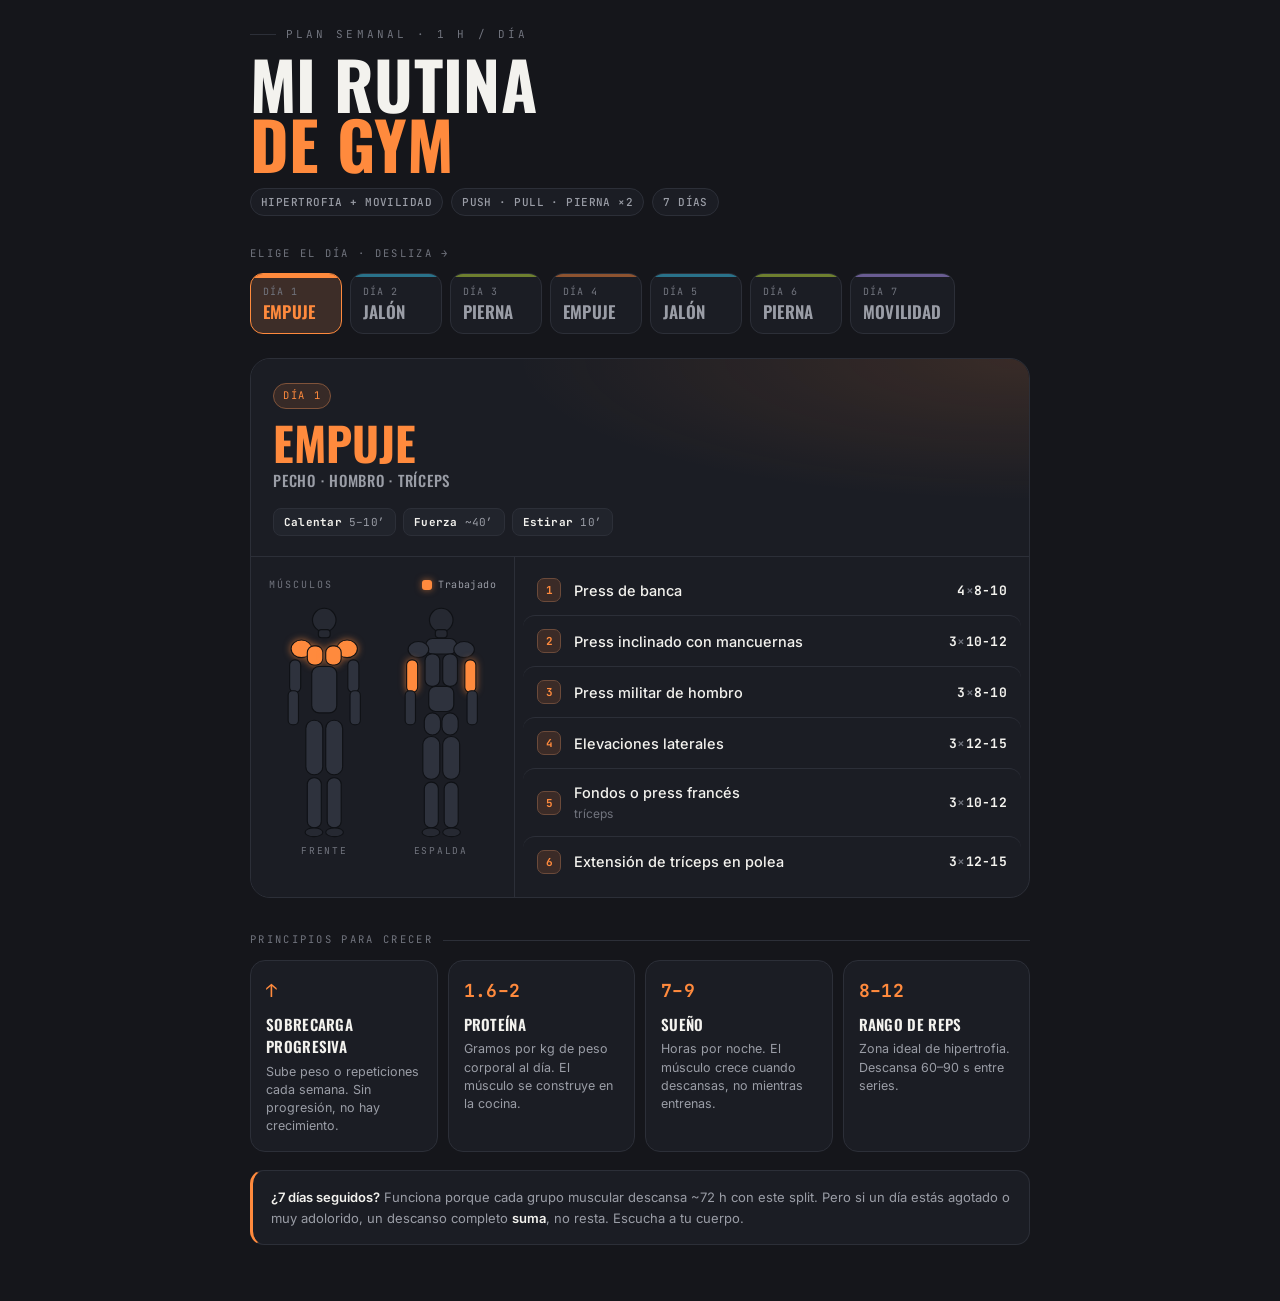
==== docs/workout/index.html @ 7013c21f "Add workout routine subpage at /workout Static page with a weekly hypertrophy + mobility split, musc" ====
<!DOCTYPE html>
<html lang="es">
<head>
<meta charset="UTF-8">
<meta name="viewport" content="width=device-width, initial-scale=1.0">
<title>Mi Rutina — Hipertrofia + Movilidad</title>
<link rel="preconnect" href="https://fonts.googleapis.com">
<link rel="preconnect" href="https://fonts.gstatic.com" crossorigin>
<link href="https://fonts.googleapis.com/css2?family=Oswald:wght@500;600;700&family=Inter:wght@400;500;600;700&family=JetBrains+Mono:wght@500;700&display=swap" rel="stylesheet">
<style>
  :root{
    --bg:#15161B; --bg2:#1B1D24; --bg3:#21242C;
    --line:#2C2F38; --muscle:#2E323D; --bone:#262932;
    --txt:#F3F2EE; --muted:#9A9DA6; --faint:#71747E;
    --accent:#FF8A3D;
    --disp:'Oswald',system-ui,sans-serif;
    --body:'Inter',system-ui,sans-serif;
    --mono:'JetBrains Mono',ui-monospace,monospace;
  }
  *{box-sizing:border-box;margin:0;padding:0}
  html{-webkit-text-size-adjust:100%}
  body{
    background:var(--bg); color:var(--txt);
    font-family:var(--body); line-height:1.5;
    -webkit-font-smoothing:antialiased;
    padding:26px 16px 56px;
  }
  .wrap{max-width:780px;margin:0 auto}

  /* ---------- header ---------- */
  .eyebrow{
    font-family:var(--mono); font-size:11px; letter-spacing:.28em;
    text-transform:uppercase; color:var(--faint); margin-bottom:10px;
    display:flex; align-items:center; gap:10px;
  }
  .eyebrow::before{content:"";width:26px;height:1px;background:var(--line)}
  h1{
    font-family:var(--disp); font-weight:700; text-transform:uppercase;
    font-size:clamp(38px,11vw,66px); line-height:.92; letter-spacing:.005em;
  }
  h1 span{display:block;color:var(--accent);transition:color .4s ease}
  .meta{
    margin-top:14px; display:flex; flex-wrap:wrap; gap:8px;
  }
  .meta b{
    font-family:var(--mono); font-size:11px; font-weight:500;
    letter-spacing:.04em; color:var(--muted);
    background:var(--bg2); border:1px solid var(--line);
    padding:5px 10px; border-radius:100px;
  }

  /* ---------- week strip ---------- */
  .week-label{
    font-family:var(--mono); font-size:10.5px; letter-spacing:.22em;
    text-transform:uppercase; color:var(--faint); margin:30px 0 11px;
  }
  .week{
    display:flex; gap:8px; overflow-x:auto; padding-bottom:8px;
    scroll-snap-type:x mandatory; -webkit-overflow-scrolling:touch;
  }
  .week::-webkit-scrollbar{height:5px}
  .week::-webkit-scrollbar-thumb{background:var(--line);border-radius:10px}
  .day-btn{
    scroll-snap-align:start; flex:0 0 auto; cursor:pointer;
    min-width:92px; text-align:left; color:var(--muted);
    background:var(--bg2); border:1px solid var(--line);
    border-radius:13px; padding:11px 12px 12px; overflow:hidden;
    position:relative; transition:border-color .2s, background .2s, color .2s, transform .15s;
    font-family:inherit;
  }
  .day-btn::before{
    content:""; position:absolute; top:0; left:0; right:0; height:3px;
    background:var(--dc); opacity:.5; transition:opacity .2s;
  }
  .day-btn .dnum{font-family:var(--mono);font-size:10px;letter-spacing:.1em;color:var(--faint)}
  .day-btn .dfoc{
    font-family:var(--disp); font-weight:600; text-transform:uppercase;
    font-size:17px; line-height:1.05; margin-top:5px; letter-spacing:.01em;
  }
  .day-btn:hover{transform:translateY(-2px);border-color:var(--dc)}
  .day-btn[aria-selected="true"]{
    color:var(--txt);
    background:color-mix(in srgb,var(--dc) 15%, var(--bg2));
    border-color:var(--dc);
  }
  .day-btn[aria-selected="true"]::before{opacity:1;height:4px}
  .day-btn[aria-selected="true"] .dfoc{color:var(--dc)}

  /* ---------- detail card ---------- */
  .card{
    margin-top:16px; background:var(--bg2); border:1px solid var(--line);
    border-radius:20px; overflow:hidden;
  }
  .card-top{
    padding:22px 22px 20px; border-bottom:1px solid var(--line);
    background:
      radial-gradient(120% 130% at 100% 0%, color-mix(in srgb,var(--accent) 13%, transparent), transparent 55%),
      var(--bg2);
  }
  .tag{
    font-family:var(--mono); font-size:10.5px; letter-spacing:.16em;
    text-transform:uppercase; color:var(--accent);
    border:1px solid color-mix(in srgb,var(--accent) 40%, var(--line));
    background:color-mix(in srgb,var(--accent) 12%, transparent);
    padding:4px 9px; border-radius:100px; display:inline-block;
  }
  .focus{
    font-family:var(--disp); font-weight:700; text-transform:uppercase;
    font-size:clamp(30px,8vw,46px); line-height:.95; margin-top:12px;
    color:var(--accent); transition:color .4s ease;
  }
  .focus-sub{
    font-family:var(--disp); font-weight:500; text-transform:uppercase;
    letter-spacing:.05em; font-size:15px; color:var(--muted); margin-top:5px;
  }
  .chips{display:flex;flex-wrap:wrap;gap:7px;margin-top:16px}
  .chip{
    font-family:var(--mono); font-size:11px; letter-spacing:.02em;
    color:var(--muted); background:var(--bg3);
    border:1px solid var(--line); padding:5px 10px; border-radius:8px;
  }
  .chip b{color:var(--txt);font-weight:700}

  .card-body{
    display:grid; grid-template-columns:1fr; gap:0;
  }
  @media(min-width:680px){
    .card-body{grid-template-columns:264px 1fr}
  }

  /* ---------- muscle map ---------- */
  .map{
    padding:20px 18px 22px; border-bottom:1px solid var(--line);
    background:var(--bg2);
  }
  @media(min-width:680px){
    .map{border-bottom:none;border-right:1px solid var(--line)}
  }
  .map-head{
    display:flex;align-items:center;justify-content:space-between;
    margin-bottom:6px;
  }
  .map-title{
    font-family:var(--mono);font-size:10px;letter-spacing:.2em;
    text-transform:uppercase;color:var(--faint);
  }
  .legend{display:flex;align-items:center;gap:6px}
  .legend i{
    width:10px;height:10px;border-radius:3px;background:var(--accent);
    transition:background .4s ease;
    box-shadow:0 0 7px color-mix(in srgb,var(--accent) 60%, transparent);
  }
  .legend span{font-family:var(--mono);font-size:10px;color:var(--muted);letter-spacing:.04em}
  .figs{display:flex;gap:6px;justify-content:center}
  .fig-col{flex:1;max-width:140px;text-align:center}
  .figure{width:100%;height:auto;display:block}
  .fig-label{
    font-family:var(--mono);font-size:9.5px;letter-spacing:.18em;
    text-transform:uppercase;color:var(--faint);margin-top:2px;
  }
  .m{fill:var(--muscle);transition:fill .4s ease, filter .4s ease}
  .b{fill:var(--bone)}
  .m.on{
    fill:var(--accent);
    filter:drop-shadow(0 0 5px color-mix(in srgb,var(--accent) 65%, transparent));
  }
  .m.soft{fill:color-mix(in srgb,var(--accent) 38%, var(--muscle))}

  /* ---------- exercises ---------- */
  .ex{padding:8px 8px 10px}
  .ex-row{
    display:flex;align-items:center;gap:13px;
    padding:13px 14px;border-radius:12px;
    transition:background .15s;
  }
  .ex-row + .ex-row{border-top:1px solid var(--line)}
  .ex-row:hover{background:var(--bg3)}
  .ex-n{
    flex:0 0 auto;width:24px;height:24px;border-radius:7px;
    display:grid;place-items:center;
    font-family:var(--mono);font-size:11px;font-weight:700;
    color:var(--accent);
    background:color-mix(in srgb,var(--accent) 14%, transparent);
    border:1px solid color-mix(in srgb,var(--accent) 30%, var(--line));
    transition:color .4s, background .4s, border-color .4s;
  }
  .ex-name{flex:1;font-size:14.5px;font-weight:500;color:var(--txt)}
  .ex-name small{display:block;font-size:12px;color:var(--faint);font-weight:400;margin-top:1px}
  .ex-vol{
    flex:0 0 auto;font-family:var(--mono);font-weight:700;font-size:13px;
    color:var(--txt);letter-spacing:.02em;white-space:nowrap;
  }
  .ex-vol span{color:var(--faint);font-weight:500}

  /* ---------- principles ---------- */
  .sec-label{
    font-family:var(--mono);font-size:10.5px;letter-spacing:.22em;
    text-transform:uppercase;color:var(--faint);margin:34px 0 12px;
    display:flex;align-items:center;gap:10px;
  }
  .sec-label::after{content:"";flex:1;height:1px;background:var(--line)}
  .grid4{
    display:grid;gap:10px;
    grid-template-columns:repeat(2,1fr);
  }
  @media(min-width:680px){.grid4{grid-template-columns:repeat(4,1fr)}}
  .pcard{
    background:var(--bg2);border:1px solid var(--line);border-radius:15px;
    padding:16px 15px;
  }
  .pcard .pk{
    font-family:var(--mono);font-size:18px;font-weight:700;color:var(--accent);
    letter-spacing:.02em;
  }
  .pcard h3{
    font-family:var(--disp);font-weight:600;text-transform:uppercase;
    font-size:15px;letter-spacing:.02em;margin:9px 0 5px;color:var(--txt);
  }
  .pcard p{font-size:12.5px;color:var(--muted);line-height:1.45}

  .foot{
    margin-top:18px;padding:16px 18px;border-radius:14px;
    background:var(--bg2);border:1px solid var(--line);
    border-left:3px solid var(--accent);
    font-size:13px;color:var(--muted);line-height:1.55;
  }
  .foot b{color:var(--txt);font-weight:600}

  @media (prefers-reduced-motion: reduce){
    *{transition:none!important}
  }
  :focus-visible{outline:2px solid var(--accent);outline-offset:2px;border-radius:8px}
</style>
</head>
<body>
<div class="wrap" id="app">

  <header>
    <div class="eyebrow">Plan semanal · 1 h / día</div>
    <h1>Mi rutina<span>de gym</span></h1>
    <div class="meta">
      <b>HIPERTROFIA + MOVILIDAD</b>
      <b>PUSH · PULL · PIERNA ×2</b>
      <b>7 DÍAS</b>
    </div>
  </header>

  <div class="week-label">Elige el día · desliza →</div>
  <div class="week" id="week" role="tablist" aria-label="Días de la semana"></div>

  <section class="card" id="card" data-type="push" aria-live="polite">
    <div class="card-top">
      <span class="tag" id="d-tag">DÍA 1</span>
      <div class="focus" id="d-focus">EMPUJE</div>
      <div class="focus-sub" id="d-sub">Pecho · Hombro · Tríceps</div>
      <div class="chips" id="d-chips"></div>
    </div>
    <div class="card-body">
      <div class="map">
        <div class="map-head">
          <span class="map-title">Músculos</span>
          <span class="legend"><i></i><span>Trabajado</span></span>
        </div>
        <div class="figs">
          <div class="fig-col">
            <svg class="figure" id="fig-front" viewBox="0 0 150 330" aria-hidden="true">
              <g stroke="#0F1115" stroke-width="1.5" stroke-linejoin="round">
                <circle class="b" cx="75" cy="30" r="16"/>
                <rect class="b" x="67" y="43" width="16" height="11" rx="4"/>
                <ellipse class="m" data-k="frontdelt" cx="44" cy="69" rx="14" ry="12"/>
                <ellipse class="m" data-k="frontdelt" cx="106" cy="69" rx="14" ry="12"/>
                <rect class="m" data-k="chest" x="52" y="65" width="21" height="26" rx="9"/>
                <rect class="m" data-k="chest" x="77" y="65" width="21" height="26" rx="9"/>
                <rect class="m" data-k="biceps" x="28" y="84" width="15" height="44" rx="7"/>
                <rect class="m" data-k="biceps" x="107" y="84" width="15" height="44" rx="7"/>
                <rect class="m" data-k="forearms" x="26" y="126" width="14" height="46" rx="6"/>
                <rect class="m" data-k="forearms" x="110" y="126" width="14" height="46" rx="6"/>
                <rect class="m" data-k="abs" x="58" y="93" width="34" height="63" rx="10"/>
                <rect class="m" data-k="quads" x="50" y="166" width="23" height="74" rx="11"/>
                <rect class="m" data-k="quads" x="77" y="166" width="23" height="74" rx="11"/>
                <rect class="m" data-k="calves" x="52" y="244" width="19" height="68" rx="9"/>
                <rect class="m" data-k="calves" x="79" y="244" width="19" height="68" rx="9"/>
                <ellipse class="b" cx="61" cy="318" rx="12" ry="6"/>
                <ellipse class="b" cx="89" cy="318" rx="12" ry="6"/>
              </g>
            </svg>
            <div class="fig-label">Frente</div>
          </div>
          <div class="fig-col">
            <svg class="figure" id="fig-back" viewBox="0 0 150 330" aria-hidden="true">
              <g stroke="#0F1115" stroke-width="1.5" stroke-linejoin="round">
                <circle class="b" cx="75" cy="30" r="16"/>
                <rect class="b" x="67" y="43" width="16" height="11" rx="4"/>
                <rect class="m" data-k="traps" x="54" y="55" width="42" height="21" rx="9"/>
                <ellipse class="m" data-k="reardelt" cx="44" cy="70" rx="14" ry="11"/>
                <ellipse class="m" data-k="reardelt" cx="106" cy="70" rx="14" ry="11"/>
                <rect class="m" data-k="back" x="53" y="76" width="20" height="44" rx="9"/>
                <rect class="m" data-k="back" x="77" y="76" width="20" height="44" rx="9"/>
                <rect class="m" data-k="triceps" x="28" y="84" width="15" height="44" rx="7"/>
                <rect class="m" data-k="triceps" x="107" y="84" width="15" height="44" rx="7"/>
                <rect class="m" data-k="forearms" x="26" y="126" width="14" height="46" rx="6"/>
                <rect class="m" data-k="forearms" x="110" y="126" width="14" height="46" rx="6"/>
                <rect class="m" data-k="lowerback" x="58" y="120" width="34" height="34" rx="9"/>
                <rect class="m" data-k="glutes" x="52" y="156" width="22" height="30" rx="11"/>
                <rect class="m" data-k="glutes" x="76" y="156" width="22" height="30" rx="11"/>
                <rect class="m" data-k="hamstrings" x="50" y="188" width="23" height="58" rx="11"/>
                <rect class="m" data-k="hamstrings" x="77" y="188" width="23" height="58" rx="11"/>
                <rect class="m" data-k="calves" x="52" y="250" width="19" height="62" rx="9"/>
                <rect class="m" data-k="calves" x="79" y="250" width="19" height="62" rx="9"/>
                <ellipse class="b" cx="61" cy="318" rx="12" ry="6"/>
                <ellipse class="b" cx="89" cy="318" rx="12" ry="6"/>
              </g>
            </svg>
            <div class="fig-label">Espalda</div>
          </div>
        </div>
      </div>
      <div class="ex" id="d-ex"></div>
    </div>
  </section>

  <div class="sec-label">Principios para crecer</div>
  <div class="grid4">
    <div class="pcard"><div class="pk">↑</div><h3>Sobrecarga progresiva</h3><p>Sube peso o repeticiones cada semana. Sin progresión, no hay crecimiento.</p></div>
    <div class="pcard"><div class="pk">1.6–2</div><h3>Proteína</h3><p>Gramos por kg de peso corporal al día. El músculo se construye en la cocina.</p></div>
    <div class="pcard"><div class="pk">7–9</div><h3>Sueño</h3><p>Horas por noche. El músculo crece cuando descansas, no mientras entrenas.</p></div>
    <div class="pcard"><div class="pk">8–12</div><h3>Rango de reps</h3><p>Zona ideal de hipertrofia. Descansa 60–90 s entre series.</p></div>
  </div>

  <div class="foot">
    <b>¿7 días seguidos?</b> Funciona porque cada grupo muscular descansa ~72 h con este split. Pero si un día estás agotado o muy adolorido, un descanso completo <b>suma</b>, no resta. Escucha a tu cuerpo.
  </div>

</div>

<script>
const ACCENT = {push:'#FF8A3D', pull:'#38C7F0', legs:'#C2E23A', mob:'#B79CFF'};

const WEEK = [
  {n:'Día 1', short:'Empuje', type:'push'},
  {n:'Día 2', short:'Jalón',  type:'pull'},
  {n:'Día 3', short:'Pierna', type:'legs'},
  {n:'Día 4', short:'Empuje', type:'push'},
  {n:'Día 5', short:'Jalón',  type:'pull'},
  {n:'Día 6', short:'Pierna', type:'legs'},
  {n:'Día 7', short:'Movilidad', type:'mob'},
];

const PLANS = {
  push:{
    focus:'Empuje', sub:'Pecho · Hombro · Tríceps',
    chips:['<b>Calentar</b> 5–10′','<b>Fuerza</b> ~40′','<b>Estirar</b> 10′'],
    muscles:['chest','frontdelt','triceps'],
    ex:[
      {name:'Press de banca', vol:'4×8-10'},
      {name:'Press inclinado con mancuernas', vol:'3×10-12'},
      {name:'Press militar de hombro', vol:'3×8-10'},
      {name:'Elevaciones laterales', vol:'3×12-15'},
      {name:'Fondos o press francés', sub:'tríceps', vol:'3×10-12'},
      {name:'Extensión de tríceps en polea', vol:'3×12-15'},
    ]
  },
  pull:{
    focus:'Jalón', sub:'Espalda · Bíceps',
    chips:['<b>Calentar</b> 5–10′','<b>Fuerza</b> ~40′','<b>Estirar</b> 10′'],
    muscles:['back','traps','reardelt','biceps','forearms'],
    ex:[
      {name:'Dominadas o jalón al pecho', vol:'4×8-10'},
      {name:'Remo con barra', vol:'4×8-10'},
      {name:'Remo con mancuerna', vol:'3×10-12'},
      {name:'Face pulls', sub:'hombro posterior', vol:'3×12-15'},
      {name:'Curl de bíceps con barra', vol:'3×10-12'},
      {name:'Curl martillo', vol:'3×12'},
    ]
  },
  legs:{
    focus:'Pierna', sub:'Cuádriceps · Femoral · Glúteo',
    chips:['<b>Calentar</b> 5–10′','<b>Fuerza</b> ~40′','<b>Estirar</b> 10′'],
    muscles:['quads','hamstrings','glutes','calves'],
    ex:[
      {name:'Sentadilla', vol:'4×8-10'},
      {name:'Prensa', vol:'3×10-12'},
      {name:'Peso muerto rumano', sub:'femoral', vol:'3×10-12'},
      {name:'Zancadas', vol:'3×12 / pierna'},
      {name:'Extensión de cuádriceps', vol:'3×12-15'},
      {name:'Elevación de gemelos', vol:'4×15-20'},
    ]
  },
  mob:{
    focus:'Movilidad', sub:'Cuerpo completo · Recuperación activa',
    chips:['<b>Recuperación</b> activa','~40–50′','<b>Cardio</b> opcional 20′'],
    muscles:['all'],
    ex:[
      {name:'Movilidad de cadera 90/90', vol:'2×60s'},
      {name:'Gato–camello', sub:'columna', vol:'8-10'},
      {name:'Estiramiento de isquios', vol:'2×30s'},
      {name:'Apertura de pecho en pared', vol:'2×30s'},
      {name:'Pass-through de hombros', sub:'con palo o banda', vol:'2×10'},
      {name:'Sentadilla profunda sostenida', vol:'2×45s'},
      {name:'Cardio suave', sub:'opcional', vol:'20′'},
    ]
  }
};

const card  = document.getElementById('card');
const weekEl = document.getElementById('week');
const figMs  = document.querySelectorAll('.m');

// build week strip
WEEK.forEach((d,i)=>{
  const b=document.createElement('button');
  b.className='day-btn'; b.role='tab'; b.style.setProperty('--dc',ACCENT[d.type]);
  b.setAttribute('aria-selected', i===0);
  b.innerHTML=`<div class="dnum">${d.n.toUpperCase()}</div><div class="dfoc">${d.short}</div>`;
  b.addEventListener('click',()=>select(i));
  weekEl.appendChild(b);
});
const btns=weekEl.querySelectorAll('.day-btn');

function select(i){
  const d=WEEK[i], p=PLANS[d.type], col=ACCENT[d.type];
  card.style.setProperty('--accent',col);
  card.dataset.type=d.type;

  btns.forEach((b,j)=>b.setAttribute('aria-selected', j===i));

  document.getElementById('d-tag').textContent   = d.n.toUpperCase();
  document.getElementById('d-focus').textContent = p.focus;
  document.getElementById('d-sub').textContent   = p.sub;
  document.getElementById('d-chips').innerHTML    =
    p.chips.map(c=>`<span class="chip">${c}</span>`).join('');

  document.getElementById('d-ex').innerHTML = p.ex.map((e,k)=>`
    <div class="ex-row">
      <span class="ex-n">${k+1}</span>
      <span class="ex-name">${e.name}${e.sub?`<small>${e.sub}</small>`:''}</span>
      <span class="ex-vol">${e.vol.replace('×','<span>×</span>')}</span>
    </div>`).join('');

  // muscle map
  const all = p.muscles.includes('all');
  figMs.forEach(m=>{
    m.classList.remove('on','soft');
    if(all){ m.classList.add('soft'); }
    else if(p.muscles.includes(m.dataset.k)){ m.classList.add('on'); }
  });
}

select(0);
</script>
</body>
</html>
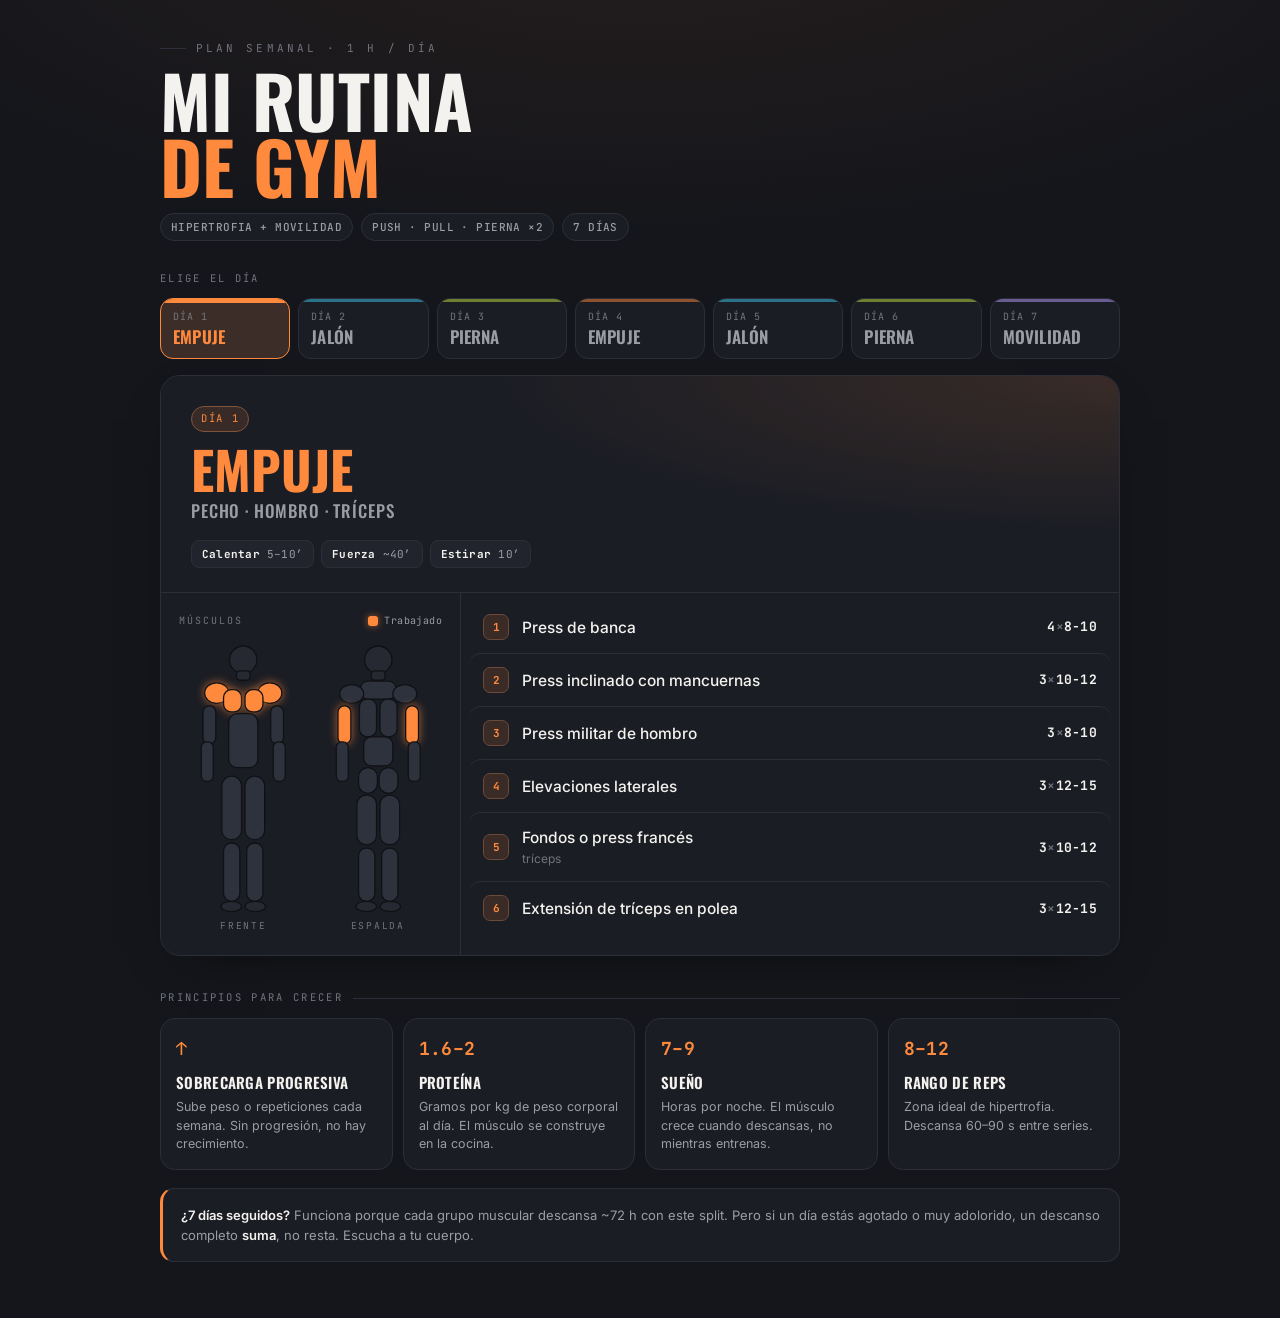
==== commit 1e6bec9e: "Make workout page responsive for laptop and mobile - Desktop/tablet (≥720px): all 7 days shown as a " ====
--- a/docs/workout/index.html
+++ b/docs/workout/index.html
@@ -2,7 +2,8 @@
 <html lang="es">
 <head>
 <meta charset="UTF-8">
-<meta name="viewport" content="width=device-width, initial-scale=1.0">
+<meta name="viewport" content="width=device-width, initial-scale=1.0, viewport-fit=cover">
+<meta name="theme-color" content="#15161B">
 <title>Mi Rutina — Hipertrofia + Movilidad</title>
 <link rel="preconnect" href="https://fonts.googleapis.com">
 <link rel="preconnect" href="https://fonts.gstatic.com" crossorigin>
@@ -16,16 +17,23 @@
     --disp:'Oswald',system-ui,sans-serif;
     --body:'Inter',system-ui,sans-serif;
     --mono:'JetBrains Mono',ui-monospace,monospace;
+    --pad:clamp(14px,4vw,28px);
   }
   *{box-sizing:border-box;margin:0;padding:0}
   html{-webkit-text-size-adjust:100%}
   body{
-    background:var(--bg); color:var(--txt);
+    background:
+      radial-gradient(110% 60% at 50% -10%, color-mix(in srgb,var(--accent) 7%, transparent), transparent 60%),
+      var(--bg);
+    background-attachment:fixed;
+    color:var(--txt);
     font-family:var(--body); line-height:1.5;
     -webkit-font-smoothing:antialiased;
-    padding:26px 16px 56px;
-  }
-  .wrap{max-width:780px;margin:0 auto}
+    padding:clamp(20px,5vw,40px) var(--pad)
+            calc(56px + env(safe-area-inset-bottom));
+    min-height:100vh;
+  }
+  .wrap{max-width:960px;margin:0 auto}
 
   /* ---------- header ---------- */
   .eyebrow{
@@ -36,7 +44,7 @@
   .eyebrow::before{content:"";width:26px;height:1px;background:var(--line)}
   h1{
     font-family:var(--disp); font-weight:700; text-transform:uppercase;
-    font-size:clamp(38px,11vw,66px); line-height:.92; letter-spacing:.005em;
+    font-size:clamp(38px,10vw,72px); line-height:.92; letter-spacing:.005em;
   }
   h1 span{display:block;color:var(--accent);transition:color .4s ease}
   .meta{
@@ -54,15 +62,17 @@
     font-family:var(--mono); font-size:10.5px; letter-spacing:.22em;
     text-transform:uppercase; color:var(--faint); margin:30px 0 11px;
   }
+  /* Mobile: horizontal swipe strip */
   .week{
-    display:flex; gap:8px; overflow-x:auto; padding-bottom:8px;
+    display:flex; gap:8px; overflow-x:auto;
+    padding-bottom:8px; margin:0 calc(var(--pad) * -1); padding-inline:var(--pad);
     scroll-snap-type:x mandatory; -webkit-overflow-scrolling:touch;
   }
   .week::-webkit-scrollbar{height:5px}
   .week::-webkit-scrollbar-thumb{background:var(--line);border-radius:10px}
   .day-btn{
     scroll-snap-align:start; flex:0 0 auto; cursor:pointer;
-    min-width:92px; text-align:left; color:var(--muted);
+    min-width:96px; text-align:left; color:var(--muted);
     background:var(--bg2); border:1px solid var(--line);
     border-radius:13px; padding:11px 12px 12px; overflow:hidden;
     position:relative; transition:border-color .2s, background .2s, color .2s, transform .15s;
@@ -78,6 +88,7 @@
     font-size:17px; line-height:1.05; margin-top:5px; letter-spacing:.01em;
   }
   .day-btn:hover{transform:translateY(-2px);border-color:var(--dc)}
+  .day-btn:active{transform:translateY(0) scale(.98)}
   .day-btn[aria-selected="true"]{
     color:var(--txt);
     background:color-mix(in srgb,var(--dc) 15%, var(--bg2));
@@ -86,13 +97,25 @@
   .day-btn[aria-selected="true"]::before{opacity:1;height:4px}
   .day-btn[aria-selected="true"] .dfoc{color:var(--dc)}
 
+  /* Desktop / tablet: all 7 days visible as a grid, no scroll needed */
+  @media(min-width:720px){
+    .week{
+      display:grid; grid-template-columns:repeat(7,1fr);
+      overflow:visible; margin:0; padding:0;
+    }
+    .day-btn{min-width:0}
+    .swipe-hint{display:none}
+  }
+
   /* ---------- detail card ---------- */
   .card{
     margin-top:16px; background:var(--bg2); border:1px solid var(--line);
     border-radius:20px; overflow:hidden;
+    box-shadow:0 18px 50px -28px rgba(0,0,0,.7);
   }
   .card-top{
-    padding:22px 22px 20px; border-bottom:1px solid var(--line);
+    padding:clamp(20px,4vw,28px) clamp(20px,4vw,30px) clamp(18px,3.5vw,24px);
+    border-bottom:1px solid var(--line);
     background:
       radial-gradient(120% 130% at 100% 0%, color-mix(in srgb,var(--accent) 13%, transparent), transparent 55%),
       var(--bg2);
@@ -106,12 +129,12 @@
   }
   .focus{
     font-family:var(--disp); font-weight:700; text-transform:uppercase;
-    font-size:clamp(30px,8vw,46px); line-height:.95; margin-top:12px;
+    font-size:clamp(30px,7vw,52px); line-height:.95; margin-top:12px;
     color:var(--accent); transition:color .4s ease;
   }
   .focus-sub{
     font-family:var(--disp); font-weight:500; text-transform:uppercase;
-    letter-spacing:.05em; font-size:15px; color:var(--muted); margin-top:5px;
+    letter-spacing:.05em; font-size:clamp(14px,2.4vw,17px); color:var(--muted); margin-top:5px;
   }
   .chips{display:flex;flex-wrap:wrap;gap:7px;margin-top:16px}
   .chip{
@@ -125,7 +148,7 @@
     display:grid; grid-template-columns:1fr; gap:0;
   }
   @media(min-width:680px){
-    .card-body{grid-template-columns:264px 1fr}
+    .card-body{grid-template-columns:minmax(240px,300px) 1fr}
   }
 
   /* ---------- muscle map ---------- */
@@ -152,7 +175,7 @@
   }
   .legend span{font-family:var(--mono);font-size:10px;color:var(--muted);letter-spacing:.04em}
   .figs{display:flex;gap:6px;justify-content:center}
-  .fig-col{flex:1;max-width:140px;text-align:center}
+  .fig-col{flex:1;max-width:150px;text-align:center}
   .figure{width:100%;height:auto;display:block}
   .fig-label{
     font-family:var(--mono);font-size:9.5px;letter-spacing:.18em;
@@ -176,7 +199,7 @@
   .ex-row + .ex-row{border-top:1px solid var(--line)}
   .ex-row:hover{background:var(--bg3)}
   .ex-n{
-    flex:0 0 auto;width:24px;height:24px;border-radius:7px;
+    flex:0 0 auto;width:26px;height:26px;border-radius:7px;
     display:grid;place-items:center;
     font-family:var(--mono);font-size:11px;font-weight:700;
     color:var(--accent);
@@ -184,7 +207,7 @@
     border:1px solid color-mix(in srgb,var(--accent) 30%, var(--line));
     transition:color .4s, background .4s, border-color .4s;
   }
-  .ex-name{flex:1;font-size:14.5px;font-weight:500;color:var(--txt)}
+  .ex-name{flex:1;min-width:0;font-size:clamp(14px,2.6vw,15.5px);font-weight:500;color:var(--txt)}
   .ex-name small{display:block;font-size:12px;color:var(--faint);font-weight:400;margin-top:1px}
   .ex-vol{
     flex:0 0 auto;font-family:var(--mono);font-weight:700;font-size:13px;
@@ -206,8 +229,9 @@
   @media(min-width:680px){.grid4{grid-template-columns:repeat(4,1fr)}}
   .pcard{
     background:var(--bg2);border:1px solid var(--line);border-radius:15px;
-    padding:16px 15px;
-  }
+    padding:16px 15px; transition:border-color .2s, transform .15s;
+  }
+  .pcard:hover{border-color:color-mix(in srgb,var(--accent) 35%, var(--line));transform:translateY(-2px)}
   .pcard .pk{
     font-family:var(--mono);font-size:18px;font-weight:700;color:var(--accent);
     letter-spacing:.02em;
@@ -245,7 +269,7 @@
     </div>
   </header>
 
-  <div class="week-label">Elige el día · desliza →</div>
+  <div class="week-label">Elige el día<span class="swipe-hint"> · desliza →</span></div>
   <div class="week" id="week" role="tablist" aria-label="Días de la semana"></div>
 
   <section class="card" id="card" data-type="push" aria-live="polite">
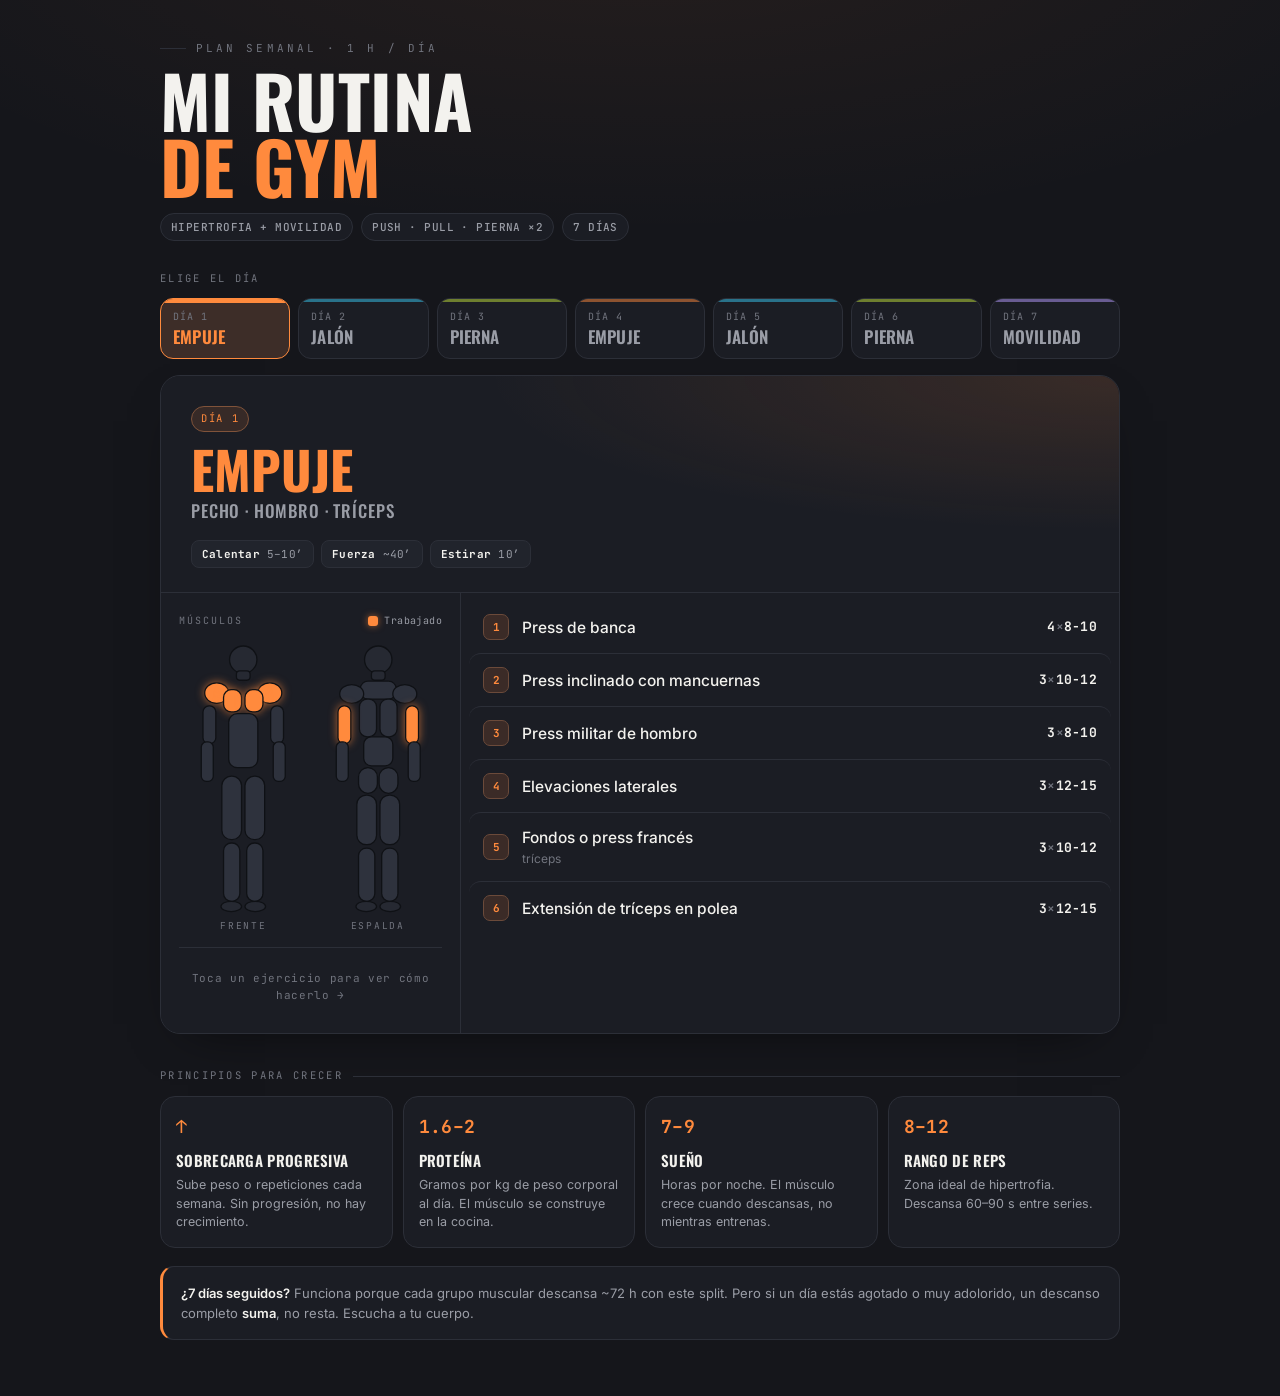
==== commit 409d6cbb: "Show an exercise demo on the body figure when tapped Tapping an exercise highlights and animates onl" ====
--- a/docs/workout/index.html
+++ b/docs/workout/index.html
@@ -189,15 +189,59 @@
   }
   .m.soft{fill:color-mix(in srgb,var(--accent) 38%, var(--muscle))}
 
+  /* ---------- exercise demo animations ---------- */
+  @keyframes demoBounce{
+    0%,100%{ transform:translateY(0) }
+    50%{ transform:translateY(-5px) }
+  }
+  @keyframes demoRotate{
+    0%,100%{ transform:rotate(0deg) }
+    50%{ transform:rotate(10deg) }
+  }
+  @keyframes demoPulse{
+    0%,100%{ transform:scale(1); opacity:1 }
+    50%{ transform:scale(1.07); opacity:.7 }
+  }
+  .m.demo-bounce{
+    transform-box:fill-box; transform-origin:center;
+    animation:demoBounce 1.1s ease-in-out infinite;
+  }
+  .m.demo-rotate{
+    transform-box:fill-box; transform-origin:top center;
+    animation:demoRotate 1.1s ease-in-out infinite;
+  }
+  .m.demo-pulse{
+    transform-box:fill-box; transform-origin:center;
+    animation:demoPulse 1.6s ease-in-out infinite;
+  }
+
+  /* ---------- move info panel ---------- */
+  .move-info{
+    margin-top:14px; padding-top:14px; border-top:1px solid var(--line);
+    min-height:62px;
+  }
+  .move-info-empty{
+    font-family:var(--mono); font-size:11px; letter-spacing:.06em;
+    color:var(--faint); text-align:center; padding:8px 4px;
+  }
+  .move-info-name{
+    font-family:var(--disp); font-weight:600; text-transform:uppercase;
+    letter-spacing:.04em; font-size:14px; color:var(--accent); margin-bottom:5px;
+  }
+  .move-info-cue{
+    font-size:12.5px; color:var(--muted); line-height:1.55;
+  }
+
   /* ---------- exercises ---------- */
   .ex{padding:8px 8px 10px}
   .ex-row{
     display:flex;align-items:center;gap:13px;
-    padding:13px 14px;border-radius:12px;
-    transition:background .15s;
+    padding:13px 14px;border-radius:12px;cursor:pointer;
+    transition:background .15s; -webkit-tap-highlight-color:transparent;
   }
   .ex-row + .ex-row{border-top:1px solid var(--line)}
   .ex-row:hover{background:var(--bg3)}
+  .ex-row.active{background:color-mix(in srgb,var(--accent) 13%, transparent)}
   .ex-n{
     flex:0 0 auto;width:26px;height:26px;border-radius:7px;
     display:grid;place-items:center;
@@ -206,6 +250,9 @@
     background:color-mix(in srgb,var(--accent) 14%, transparent);
     border:1px solid color-mix(in srgb,var(--accent) 30%, var(--line));
     transition:color .4s, background .4s, border-color .4s;
+  }
+  .ex-row.active .ex-n{
+    color:var(--bg2); background:var(--accent); border-color:var(--accent);
   }
   .ex-name{flex:1;min-width:0;font-size:clamp(14px,2.6vw,15.5px);font-weight:500;color:var(--txt)}
   .ex-name small{display:block;font-size:12px;color:var(--faint);font-weight:400;margin-top:1px}
@@ -338,6 +385,9 @@
             <div class="fig-label">Espalda</div>
           </div>
         </div>
+        <div class="move-info" id="move-info">
+          <div class="move-info-empty">Toca un ejercicio para ver cómo hacerlo →</div>
+        </div>
       </div>
       <div class="ex" id="d-ex"></div>
     </div>
@@ -376,12 +426,18 @@
     chips:['<b>Calentar</b> 5–10′','<b>Fuerza</b> ~40′','<b>Estirar</b> 10′'],
     muscles:['chest','frontdelt','triceps'],
     ex:[
-      {name:'Press de banca', vol:'4×8-10'},
-      {name:'Press inclinado con mancuernas', vol:'3×10-12'},
-      {name:'Press militar de hombro', vol:'3×8-10'},
-      {name:'Elevaciones laterales', vol:'3×12-15'},
-      {name:'Fondos o press francés', sub:'tríceps', vol:'3×10-12'},
-      {name:'Extensión de tríceps en polea', vol:'3×12-15'},
+      {name:'Press de banca', vol:'4×8-10', target:['chest','frontdelt','triceps'], move:'bounce',
+        cue:'Acostado en el banco, baja la barra hasta el pecho con control y empuja hacia arriba extendiendo los brazos.'},
+      {name:'Press inclinado con mancuernas', vol:'3×10-12', target:['chest','frontdelt'], move:'bounce',
+        cue:'En banco inclinado ~30°, empuja las mancuernas hacia arriba y ligeramente hacia adentro, baja hasta sentir el estiramiento en el pecho.'},
+      {name:'Press militar de hombro', vol:'3×8-10', target:['frontdelt','triceps'], move:'bounce',
+        cue:'De pie o sentado, empuja el peso por encima de la cabeza hasta extender los brazos, baja controlado a la altura de los hombros.'},
+      {name:'Elevaciones laterales', vol:'3×12-15', target:['frontdelt','reardelt'], move:'bounce',
+        cue:'Con los brazos casi rectos a los costados, levántalos hasta la altura de los hombros sin balancear el torso, baja controlado.'},
+      {name:'Fondos o press francés', sub:'tríceps', vol:'3×10-12', target:['triceps'], move:'bounce',
+        cue:'Extiende los brazos empujando el peso hacia arriba, flexiona el codo de forma controlada al bajar.'},
+      {name:'Extensión de tríceps en polea', vol:'3×12-15', target:['triceps'], move:'bounce',
+        cue:'Codos pegados al cuerpo, extiende los antebrazos hacia abajo hasta estirar por completo, vuelve sin soltar la tensión.'},
     ]
   },
   pull:{
@@ -389,12 +445,18 @@
     chips:['<b>Calentar</b> 5–10′','<b>Fuerza</b> ~40′','<b>Estirar</b> 10′'],
     muscles:['back','traps','reardelt','biceps','forearms'],
     ex:[
-      {name:'Dominadas o jalón al pecho', vol:'4×8-10'},
-      {name:'Remo con barra', vol:'4×8-10'},
-      {name:'Remo con mancuerna', vol:'3×10-12'},
-      {name:'Face pulls', sub:'hombro posterior', vol:'3×12-15'},
-      {name:'Curl de bíceps con barra', vol:'3×10-12'},
-      {name:'Curl martillo', vol:'3×12'},
+      {name:'Dominadas o jalón al pecho', vol:'4×8-10', target:['back','biceps'], move:'bounce',
+        cue:'Desde los brazos extendidos, jala tu cuerpo (o la barra) hacia arriba hasta que la barbilla pase la barra, baja controlado.'},
+      {name:'Remo con barra', vol:'4×8-10', target:['back','reardelt'], move:'bounce',
+        cue:'Inclina el torso manteniendo la espalda recta, jala la barra hacia el abdomen apretando los omóplatos, baja controlado.'},
+      {name:'Remo con mancuerna', vol:'3×10-12', target:['back','biceps'], move:'bounce',
+        cue:'Apoya una rodilla y mano en el banco, jala la mancuerna hacia la cadera manteniendo el codo cerca del cuerpo.'},
+      {name:'Face pulls', sub:'hombro posterior', vol:'3×12-15', target:['reardelt','traps'], move:'bounce',
+        cue:'Jala la cuerda hacia tu cara separando las manos, codos altos, aprieta los omóplatos al final del movimiento.'},
+      {name:'Curl de bíceps con barra', vol:'3×10-12', target:['biceps'], move:'rotate',
+        cue:'Codos fijos al costado del cuerpo, flexiona los antebrazos llevando la barra hacia los hombros, baja controlado.'},
+      {name:'Curl martillo', vol:'3×12', target:['biceps','forearms'], move:'rotate',
+        cue:'Con agarre neutro (palmas enfrentadas), flexiona los antebrazos hacia los hombros sin mover los codos.'},
     ]
   },
   legs:{
@@ -402,12 +464,18 @@
     chips:['<b>Calentar</b> 5–10′','<b>Fuerza</b> ~40′','<b>Estirar</b> 10′'],
     muscles:['quads','hamstrings','glutes','calves'],
     ex:[
-      {name:'Sentadilla', vol:'4×8-10'},
-      {name:'Prensa', vol:'3×10-12'},
-      {name:'Peso muerto rumano', sub:'femoral', vol:'3×10-12'},
-      {name:'Zancadas', vol:'3×12 / pierna'},
-      {name:'Extensión de cuádriceps', vol:'3×12-15'},
-      {name:'Elevación de gemelos', vol:'4×15-20'},
+      {name:'Sentadilla', vol:'4×8-10', target:['quads','glutes'], move:'bounce',
+        cue:'Baja flexionando rodillas y caderas con la espalda recta, hasta que los muslos queden paralelos al piso, empuja para subir.'},
+      {name:'Prensa', vol:'3×10-12', target:['quads','glutes'], move:'bounce',
+        cue:'Empuja la plataforma extendiendo las piernas, controla la bajada doblando las rodillas hacia el pecho.'},
+      {name:'Peso muerto rumano', sub:'femoral', vol:'3×10-12', target:['hamstrings','glutes','lowerback'], move:'bounce',
+        cue:'Con piernas casi rectas, lleva la cadera hacia atrás bajando el peso pegado a las piernas hasta sentir el estiramiento en isquios, vuelve apretando el glúteo.'},
+      {name:'Zancadas', vol:'3×12 / pierna', target:['quads','glutes','hamstrings'], move:'bounce',
+        cue:'Da un paso largo al frente y baja la rodilla trasera hacia el piso, empuja con la pierna delantera para volver.'},
+      {name:'Extensión de cuádriceps', vol:'3×12-15', target:['quads'], move:'bounce',
+        cue:'Sentado, extiende las rodillas levantando el peso hasta que las piernas queden rectas, baja controlado.'},
+      {name:'Elevación de gemelos', vol:'4×15-20', target:['calves'], move:'bounce',
+        cue:'Sube los talones lo más alto posible apoyándote en la punta de los pies, mantén un segundo arriba y baja controlado.'},
     ]
   },
   mob:{
@@ -415,13 +483,20 @@
     chips:['<b>Recuperación</b> activa','~40–50′','<b>Cardio</b> opcional 20′'],
     muscles:['all'],
     ex:[
-      {name:'Movilidad de cadera 90/90', vol:'2×60s'},
-      {name:'Gato–camello', sub:'columna', vol:'8-10'},
-      {name:'Estiramiento de isquios', vol:'2×30s'},
-      {name:'Apertura de pecho en pared', vol:'2×30s'},
-      {name:'Pass-through de hombros', sub:'con palo o banda', vol:'2×10'},
-      {name:'Sentadilla profunda sostenida', vol:'2×45s'},
-      {name:'Cardio suave', sub:'opcional', vol:'20′'},
+      {name:'Movilidad de cadera 90/90', vol:'2×60s', target:['glutes','hamstrings'], move:'rotate',
+        cue:'Sentado con ambas piernas dobladas a 90°, rota las caderas de un lado al otro manteniendo la espalda recta.'},
+      {name:'Gato–camello', sub:'columna', vol:'8-10', target:['lowerback','traps','abs'], move:'bounce',
+        cue:'En cuatro apoyos, arquea la espalda hacia arriba (gato) y luego hacia abajo dejando caer el abdomen (camello), de forma lenta.'},
+      {name:'Estiramiento de isquios', vol:'2×30s', target:['hamstrings'], move:'pulse',
+        cue:'Con una pierna extendida, inclina el torso hacia adelante manteniendo la espalda recta hasta sentir el estiramiento detrás del muslo.'},
+      {name:'Apertura de pecho en pared', vol:'2×30s', target:['chest','frontdelt'], move:'pulse',
+        cue:'Apoya el antebrazo en la pared con el codo a 90° y gira el cuerpo hacia el lado contrario para abrir el pecho y el hombro.'},
+      {name:'Pass-through de hombros', sub:'con palo o banda', vol:'2×10', target:['frontdelt','reardelt'], move:'rotate',
+        cue:'Sujeta una banda o palo con los brazos extendidos y llévalo desde el frente hasta atrás de la cabeza, manteniendo los brazos rectos.'},
+      {name:'Sentadilla profunda sostenida', vol:'2×45s', target:['quads','glutes'], move:'pulse',
+        cue:'Baja a la posición más profunda de sentadilla que puedas y mantente ahí, relajando caderas y zona lumbar.'},
+      {name:'Cardio suave', sub:'opcional', vol:'20′', target:['calves','quads'], move:'bounce',
+        cue:'Mantén un ritmo ligero y constante (caminar rápido, bici o elíptica) para activar la circulación.'},
     ]
   }
 };
@@ -429,6 +504,8 @@
 const card  = document.getElementById('card');
 const weekEl = document.getElementById('week');
 const figMs  = document.querySelectorAll('.m');
+const moveInfo = document.getElementById('move-info');
+const DEMO_CLASSES = ['demo-bounce','demo-rotate','demo-pulse'];
 
 // build week strip
 WEEK.forEach((d,i)=>{
@@ -441,6 +518,36 @@
 });
 const btns=weekEl.querySelectorAll('.day-btn');
 
+// highlight every muscle worked on this day (default view)
+function showDayMuscles(p){
+  const all = p.muscles.includes('all');
+  figMs.forEach(m=>{
+    m.classList.remove('on','soft',...DEMO_CLASSES);
+    if(all){ m.classList.add('soft'); }
+    else if(p.muscles.includes(m.dataset.k)){ m.classList.add('on'); }
+  });
+}
+
+// highlight + animate only the muscles targeted by one exercise
+function showExerciseDemo(p, ex){
+  const demoClass = `demo-${ex.move || 'bounce'}`;
+  figMs.forEach(m=>{
+    m.classList.remove('on','soft',...DEMO_CLASSES);
+    if(ex.target && ex.target.includes(m.dataset.k)){
+      m.classList.add('on', demoClass);
+    } else if(p.muscles.includes(m.dataset.k) || p.muscles.includes('all')){
+      m.classList.add('soft');
+    }
+  });
+  moveInfo.innerHTML = `
+    <div class="move-info-name">${ex.name}</div>
+    <div class="move-info-cue">${ex.cue || ''}</div>`;
+}
+
+function hideMoveInfo(){
+  moveInfo.innerHTML = `<div class="move-info-empty">Toca un ejercicio para ver cómo hacerlo →</div>`;
+}
+
 function select(i){
   const d=WEEK[i], p=PLANS[d.type], col=ACCENT[d.type];
   card.style.setProperty('--accent',col);
@@ -455,19 +562,33 @@
     p.chips.map(c=>`<span class="chip">${c}</span>`).join('');
 
   document.getElementById('d-ex').innerHTML = p.ex.map((e,k)=>`
-    <div class="ex-row">
+    <div class="ex-row" data-i="${k}" role="button" tabindex="0">
       <span class="ex-n">${k+1}</span>
       <span class="ex-name">${e.name}${e.sub?`<small>${e.sub}</small>`:''}</span>
       <span class="ex-vol">${e.vol.replace('×','<span>×</span>')}</span>
     </div>`).join('');
 
-  // muscle map
-  const all = p.muscles.includes('all');
-  figMs.forEach(m=>{
-    m.classList.remove('on','soft');
-    if(all){ m.classList.add('soft'); }
-    else if(p.muscles.includes(m.dataset.k)){ m.classList.add('on'); }
+  const rows = [...document.querySelectorAll('#d-ex .ex-row')];
+  rows.forEach(row=>{
+    const toggle = ()=>{
+      const wasActive = row.classList.contains('active');
+      rows.forEach(r=>r.classList.remove('active'));
+      if(wasActive){
+        showDayMuscles(p);
+        hideMoveInfo();
+      } else {
+        row.classList.add('active');
+        showExerciseDemo(p, p.ex[+row.dataset.i]);
+      }
+    };
+    row.addEventListener('click', toggle);
+    row.addEventListener('keydown', (e)=>{
+      if(e.key==='Enter' || e.key===' '){ e.preventDefault(); toggle(); }
+    });
   });
+
+  showDayMuscles(p);
+  hideMoveInfo();
 }
 
 select(0);
